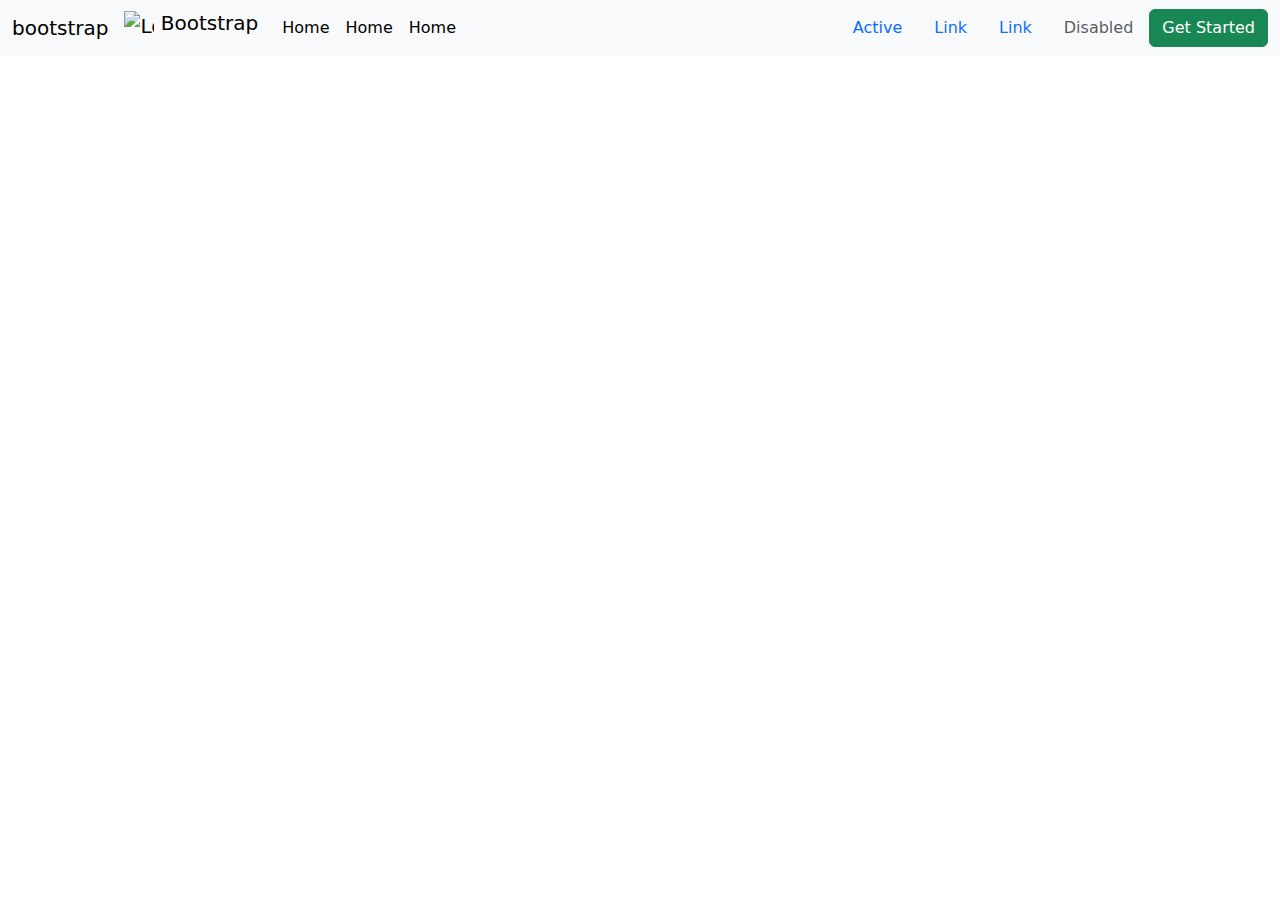
==== index.html @ adba71d4 "ssss" ====
<!DOCTYPE html>
<html lang="en">
<head>
    <meta charset="UTF-8">
    <meta name="viewport" content="width=device-width, initial-scale=1.0">
    <title>Document</title>
    <link rel="stylesheet" href="./css/bootstrap.min.css">
    <link rel="stylesheet" href="./css/style.css">
</head>
<body>
    <nav class="navbar navbar-expand-lg bg-light">
        <div class="container-fluid">
          <a class="navbar-brand" href="#">bootstrap</a>
          <button class="navbar-toggler" type="button" data-bs-toggle="collapse" data-bs-target="#navbarSupportedContent" aria-controls="navbarSupportedContent" aria-expanded="false" aria-label="Toggle navigation">
            <span class="navbar-toggler-icon"></span>
          </button>
          <div class="collapse navbar-collapse" id="navbarSupportedContent">
            <ul class="navbar-nav me-auto mb-2 mb-lg-0 justify-content-end">
              <li class="nav-item">
                <a class="navbar-brand" href="#">
                    <img src="/docs/5.2/assets/brand/bootstrap-logo.svg" alt="Logo" width="30" height="24" class="d-inline-block align-text-top">
                    Bootstrap
                  </a>
              </li>
              <li class="nav-item">
                <a class="nav-link active" aria-current="page" href="#">Home</a>
              </li>
            
               
                
              </li>
              <li class="nav-item">
                <a class="nav-link active" aria-current="page" href="#">Home</a>
              </li>
              <li class="nav-item">
                <a class="nav-link active" aria-current="page" href="#">Home</a>
              </li>
            </ul>
            <ul class="nav justify-content-end">
                <li class="nav-item">
                  <a class="nav-link active" aria-current="page" href="#">Active</a>
                </li>
                <li class="nav-item">
                  <a class="nav-link" href="#">Link</a>
                </li>
                <li class="nav-item">
                  <a class="nav-link" href="#">Link</a>
                </li>
                <li class="nav-item">
                  <a class="nav-link disabled">Disabled</a>
                </li>
              </ul>
            <form class="d-flex" role="search">
              <button class="btn btn-success" type="submit">Get Started</button>
            </form>
          </div>
        </div>
      </nav>
    <!-- <nav class="navbar bg-light">
        <div class="container-fluid">
          <a class="navbar-brand" href="#">
            <img src="/docs/5.2/assets/brand/bootstrap-logo.svg" alt="Logo" width="30" height="24" class="d-inline-block align-text-top">
            Bootstrap
          </a>
        </div>
      </nav> -->
    <script src="./js/bootstrap.bundle.min.js.js">
    </script>
</body>
</html>
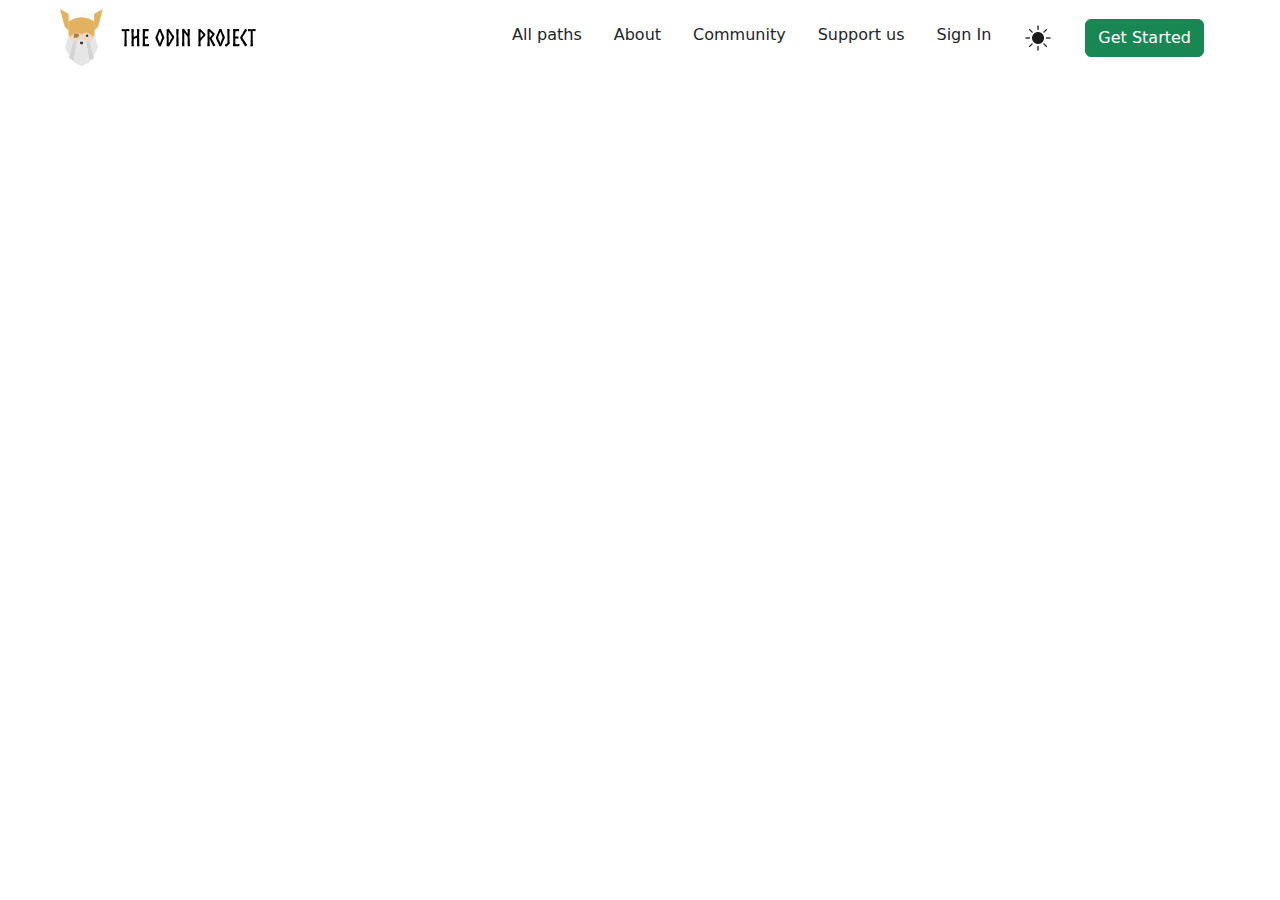
==== commit 18382573: "jj" ====
--- a/index.html
+++ b/index.html
@@ -8,62 +8,43 @@
     <link rel="stylesheet" href="./css/style.css">
 </head>
 <body>
-    <nav class="navbar navbar-expand-lg bg-light">
-        <div class="container-fluid">
-          <a class="navbar-brand" href="#">bootstrap</a>
-          <button class="navbar-toggler" type="button" data-bs-toggle="collapse" data-bs-target="#navbarSupportedContent" aria-controls="navbarSupportedContent" aria-expanded="false" aria-label="Toggle navigation">
-            <span class="navbar-toggler-icon"></span>
-          </button>
+    <nav class="navbar navbar-expand-lg bg-#fff">
+        <div class="container-fluid ms-5 me-5">
           <div class="collapse navbar-collapse" id="navbarSupportedContent">
-            <ul class="navbar-nav me-auto mb-2 mb-lg-0 justify-content-end">
+            <ul class="navbar-nav me-auto mb-2 mb-lg-0 justify-content-start">
               <li class="nav-item">
-                <a class="navbar-brand" href="#">
-                    <img src="/docs/5.2/assets/brand/bootstrap-logo.svg" alt="Logo" width="30" height="24" class="d-inline-block align-text-top">
-                    Bootstrap
+                <a class="navbar-brand " href="./index.html">
+                    <img src="./images/main logo.svg" alt="Logo" width="200" height="60"  class=" align-text-center">
                   </a>
-              </li>
-              <li class="nav-item">
-                <a class="nav-link active" aria-current="page" href="#">Home</a>
-              </li>
-            
-               
-                
-              </li>
-              <li class="nav-item">
-                <a class="nav-link active" aria-current="page" href="#">Home</a>
-              </li>
-              <li class="nav-item">
-                <a class="nav-link active" aria-current="page" href="#">Home</a>
               </li>
             </ul>
             <ul class="nav justify-content-end">
+              <li class="nav-item">
+                <a class="nav-link text-dark" href="#">All paths</a>
+              </li>
                 <li class="nav-item">
-                  <a class="nav-link active" aria-current="page" href="#">Active</a>
+                  <a href="./pages/path.html" class="nav-link text-dark">About</a>
+                </li>
+                <li class="nav-item">      
+                  <a href="./pages/path.html" class="nav-link text-dark">Community</a>
                 </li>
                 <li class="nav-item">
-                  <a class="nav-link" href="#">Link</a>
+                  <a href="./pages/path.html" class="nav-link text-dark">Support us</a>
                 </li>
                 <li class="nav-item">
-                  <a class="nav-link" href="#">Link</a>
+                  <a href="./pages/path.html" class="nav-link text-dark">Sign In</a>
                 </li>
                 <li class="nav-item">
-                  <a class="nav-link disabled">Disabled</a>
+                  <a class="nav-link text-dark" href="#"><img src="./images/icons8-sun-100.png" width="30" height="30"  class=" align-text-center" alt=""></a>
                 </li>
               </ul>
-            <form class="d-flex" role="search">
+            <form class="d-flex ps-3 pe-3" role="search" action="./pages/signup.html">
               <button class="btn btn-success" type="submit">Get Started</button>
             </form>
           </div>
         </div>
       </nav>
-    <!-- <nav class="navbar bg-light">
-        <div class="container-fluid">
-          <a class="navbar-brand" href="#">
-            <img src="/docs/5.2/assets/brand/bootstrap-logo.svg" alt="Logo" width="30" height="24" class="d-inline-block align-text-top">
-            Bootstrap
-          </a>
-        </div>
-      </nav> -->
+      
     <script src="./js/bootstrap.bundle.min.js.js">
     </script>
 </body>
--- a/css/style.css
+++ b/css/style.css
@@ -0,0 +1,7 @@
+
+.nav-link:hover
+{
+text-decoration: underline;
+text-decoration-color:rgb(190, 185, 185);
+text-underline-offset: 10px;
+}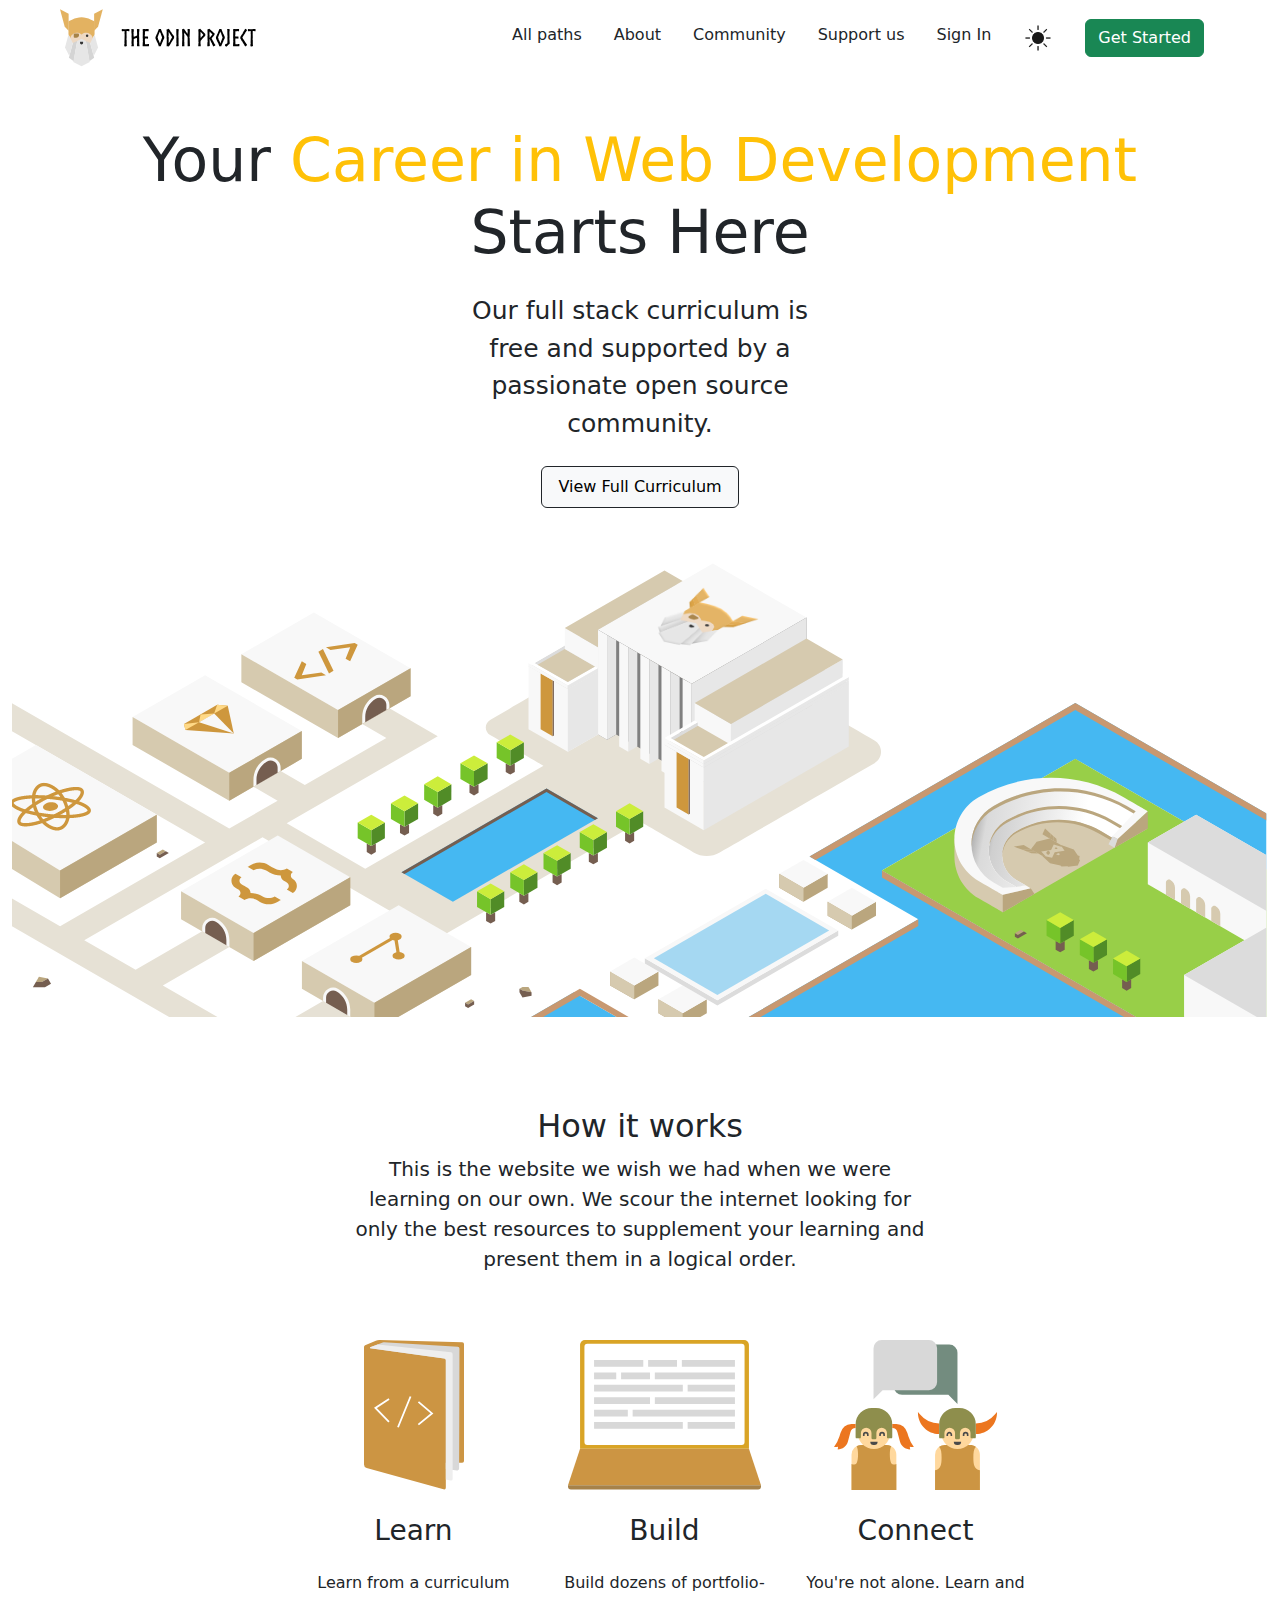
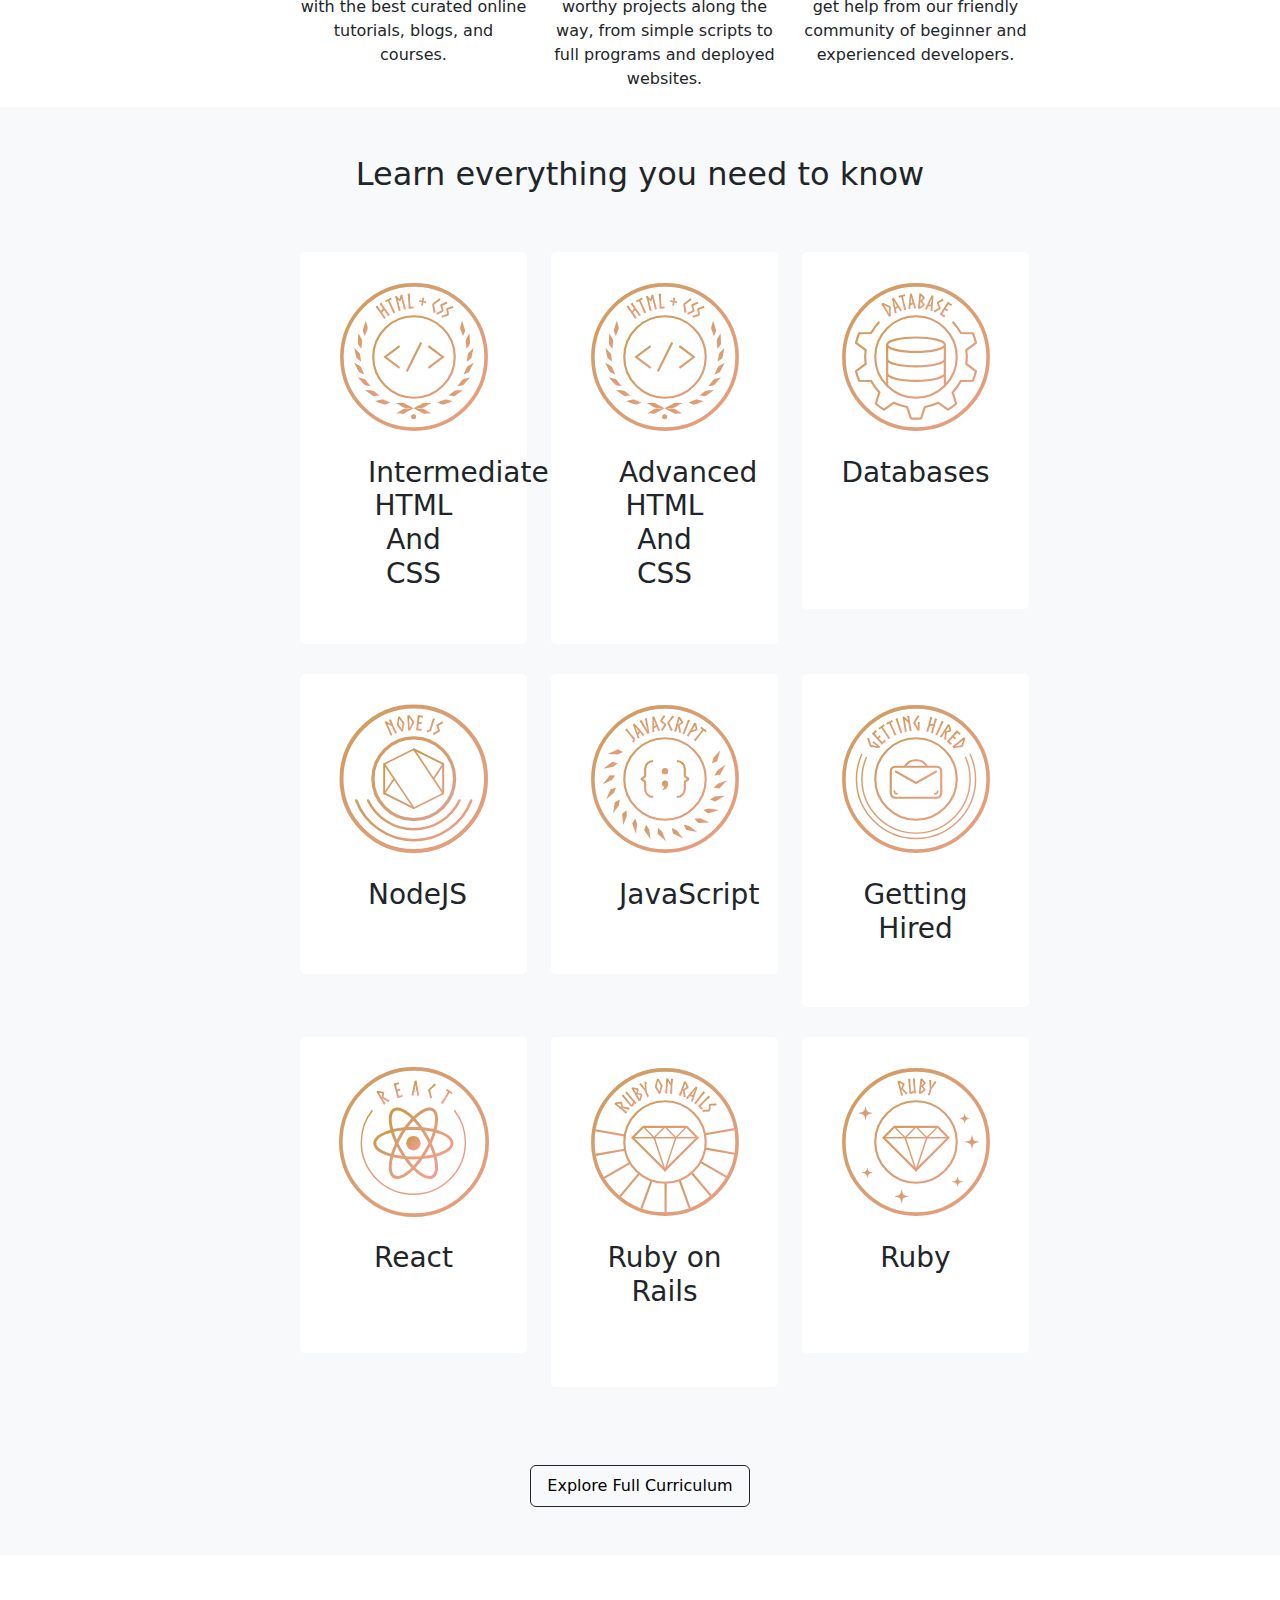
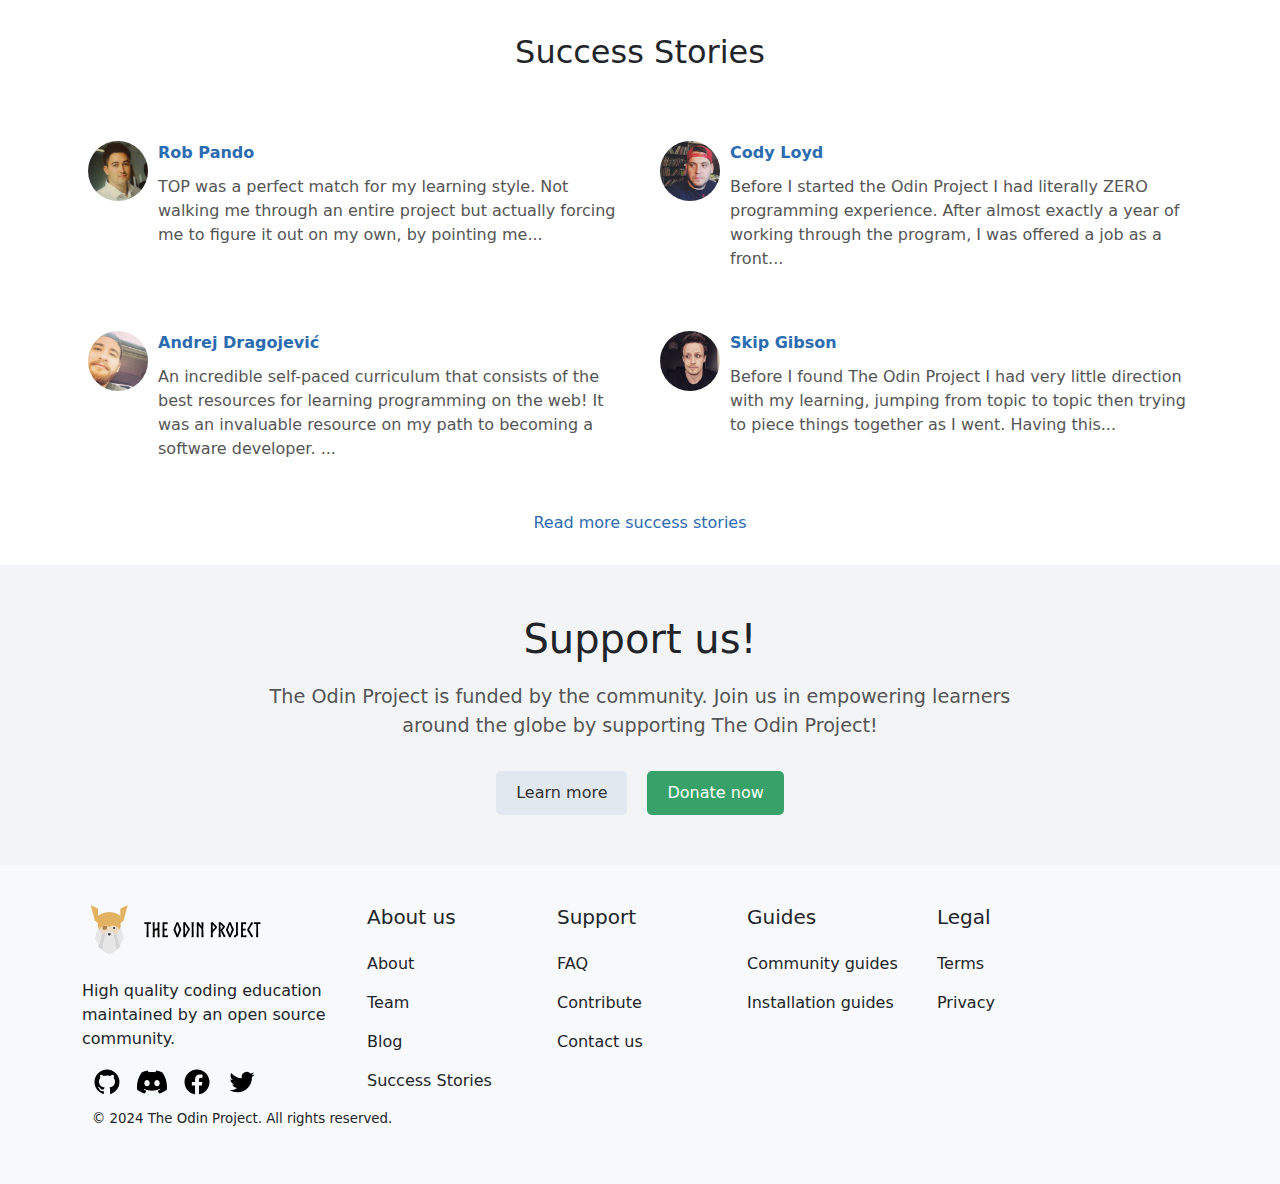
==== commit 0f59143f: "ss" ====
--- a/index.html
+++ b/index.html
@@ -20,19 +20,19 @@
             </ul>
             <ul class="nav justify-content-end">
               <li class="nav-item">
-                <a class="nav-link text-dark" href="#">All paths</a>
+                <a class="nav-link text-dark" href="./pages/allpath.html">All paths</a>
               </li>
                 <li class="nav-item">
-                  <a href="./pages/path.html" class="nav-link text-dark">About</a>
+                  <a href="./pages/about.html" class="nav-link text-dark">About</a>
                 </li>
                 <li class="nav-item">      
-                  <a href="./pages/path.html" class="nav-link text-dark">Community</a>
-                </li>
-                <li class="nav-item">
-                  <a href="./pages/path.html" class="nav-link text-dark">Support us</a>
-                </li>
-                <li class="nav-item">
-                  <a href="./pages/path.html" class="nav-link text-dark">Sign In</a>
+                  <a href="./pages/community.html" class="nav-link text-dark">Community</a>
+                </li>
+                <li class="nav-item">
+                  <a href="./pages/supportus.html" class="nav-link text-dark">Support us</a>
+                </li>
+                <li class="nav-item">
+                  <a href="./pages/signin.html" class="nav-link text-dark">Sign In</a>
                 </li>
                 <li class="nav-item">
                   <a class="nav-link text-dark" href="#"><img src="./images/icons8-sun-100.png" width="30" height="30"  class=" align-text-center" alt=""></a>
@@ -44,7 +44,247 @@
           </div>
         </div>
       </nav>
-      
+      <div class="container-fluid">
+          <div class="heading">
+              <h1 class="hhh text-dark pt-5 pb-3">
+                Your <span class="text-warning">Career in Web Development</span><br> <span class="block font-medium">Starts Here</span>
+              </h1>
+          </div>
+          <div class="hhh2 mb-5">
+            <p class=" mb-4">Our full stack curriculum is free and supported by a passionate open source community.</p>
+            <form action="./pages/allpath.html">
+            <button class="btn border-dark btn-light p-3 pb-2 pt-2" type="submit">View Full Curriculum</button>
+          </form>
+          </div>
+          <img alt="home-page-banner" class="w-full h-full" src="./images/home-isometric-68a769acd8c1f2c43991e3d6b24c658bf5e78b59fbca20aba5c7a97850948269.svg" />
+      </div>
+      <div class="page-container py-20">
+        <div class="hhh3 text-center">
+          <h2 class="text">How it works</h2>
+          <p>This is the website we wish we had when we were learning on our own. We scour the internet looking for only the best resources to supplement your learning and present them in a logical order.</p>
+        </div>
+        <div class="card3">
+        <div class="row ">
+          <div class="col-lg-3">
+            <img class="h-20" alt="" src="./images/img-learn-aded43a474618b12bf884b2577ef4548962b3d8e8ef5381de0bc6f4f86f8b2b3.svg" />
+            <h3 class=' mt-4 mb-4'>Learn</h3>
+            <div class="px-8 sm:px-16 md:px-0 dark:text-gray-400">
+              <p>Learn from a curriculum with the best curated online tutorials, blogs, and courses.</p>
+          </div>
+          </div>
+          <div class="col-lg-3">
+            <img class="h-20" alt="" src="./images/img-build-097e94bec94feb4b9152f9f95c197be4974f9921ce6fe8fc6ed86541933b3c14.svg" />
+            <h3 class=' mt-4 mb-4'>Build</h3>
+            <div class="px-8 sm:px-16 md:px-0 dark:text-gray-400">
+              <p>Build dozens of portfolio-worthy projects along the way, from simple scripts to full programs and deployed websites.</p>
+            </div>
+          </div>
+          <div class="col-lg-3">
+            <img class="h-20" alt="" src="./images/img-connect-fa7fdbed3b8a50275b5a79a293133b0a4b7b0c618230c6c7cad978c9e13122db.svg" />
+            <h3 class=' mt-4 mb-4'>Connect</h3>
+            <div class="px-8 sm:px-16 md:px-0 dark:text-gray-400">
+              <p>You&#39;re not alone. Learn and get help from our friendly community of beginner and experienced developers.</p>
+          </div>
+        </div>
+          </div>
+      </div>
+        </div>
+        <!-- learn everything -->
+        <div class="page-container py-20 bg-light">
+          <h2 class="font-medium text-center pt-5">Learn everything you need to know</h2>
+          <div class="card3">
+            <div class="row">
+              <div class="col-lg-3">
+                <div class="carddd">
+                <img class="h-20" alt="" src="./images/badge-html-css-91bc8d9c7ebb2e2f73eeb302c38a92d9ba6f182301dbd1868d7198fcc8376aeb.svg" />
+                <div class="">
+                  <h3 class=' mt-4 mb-4 px-5'>Intermediate HTML And CSS</h3>
+                </div>
+              </div>
+              </div>
+              <div class="col-lg-3">
+                <div class="carddd">
+                <img class="h-20" alt="" src="./images/badge-html-css-91bc8d9c7ebb2e2f73eeb302c38a92d9ba6f182301dbd1868d7198fcc8376aeb.svg" />
+                <div class="">
+                  <h3 class=' mt-4 mb-4 px-5'>Advanced HTML And CSS</h3>
+                </div>
+                </div>
+              </div>
+              <div class="col-lg-3">
+                <div class="carddd pb-5">
+                <img class="h-20" alt="" src="./images/badge-database-feffd1ceb24267152793e33ea95e98ffeb3d203fd62d77302ac165dcfc421349.svg" />
+                <div class="">
+                  <h3 class=' mt-4 mb-4 pb-5'>Databases</h3>
+              </div>
+              </div>
+            </div>
+              </div>
+              <div class="row">
+                <div class="col-lg-3">
+                  <div class="carddd">
+                  <img class="h-20" alt="" src="./images/badge-nodejs-1432a58382afd13f5bf55d4e5eda07244a3aa5fae9cee98ea034f17d6a09d503.svg" />
+                  <div class="">
+                    <h3 class=' mt-4 mb-4 px-5 pb-2'>NodeJS</h3>
+                  </div>
+                </div>
+                </div>
+                <div class="col-lg-3">
+                  <div class="carddd">
+                  <img class="h-20" alt="" src="./images/badge-javascript-626af7075a7914bc4f30bd941268ed883785c3fb29b3e9d023eb5ab6450353bb.svg" />
+                  <div class="">
+                    <h3 class=' mt-4 mb-4 px-5 pb-2'>JavaScript</h3>
+                  </div>
+                  </div>
+                </div>
+                <div class="col-lg-3">
+                  <div class="carddd">
+                  <img class="h-20" alt="" src="./images/badge-getting-hired-03b3463749a1cd7dd5358c585b0c35c2878bbde91aa0800f641992eeb69f7c66.svg" />
+                  <div class="">
+                    <h3 class=' mt-4 mb-4 pb-2'>Getting Hired</h3>
+                </div>
+                </div>
+              </div>
+                </div>
+                <div class="row">
+                  <div class="col-lg-3">
+                    <div class="carddd">
+                    <img class="h-20" alt="" src="./images/badge-react-d347c579ca6df9afc0ef4127bb4fe6dc4002be06cb241f4d70b37c412f56cec2.svg" />
+                    <div class="">
+                      <h3 class=' mt-4 mb-4 px-5 pb-4'>React</h3>
+                    </div>
+                  </div>
+                  </div>
+                  <div class="col-lg-3">
+                    <div class="carddd">
+                    <img class="h-20" alt="" src="./images/badge-ruby-on-rails-0100b2e2593cbeb4d87e92e9fc9930448581ef43b8ab175d5cfef2b6e7e3f29c.svg" />
+                    <div class="">
+                      <h3 class=' mt-4 mb-4 px-4 pb-4'>Ruby on Rails</h3>
+                    </div>
+                    </div>
+                  </div>
+                  <div class="col-lg-3">
+                    <div class="carddd ">
+                    <img class="h-20" alt="" src="./images/badge-ruby-d91c1849066ed424531394e9d693dd99aaef49bcee15a96f462a1ae54c359af0.svg" />
+                    <div class="">
+                      <h3 class=' mt-4 mb-4 pb-4'>Ruby</h3>
+                  </div>
+                  </div>
+                </div>
+                  </div>
+          </div>
+          <div class="hhh2 mb-5">
+            <form action="./pages/allpath.html">
+            <button class="btn border-dark btn-light p-3 pb-2 pt-2 my-5" type="submit">Explore Full Curriculum</button>
+            </form>
+          </div>
+        </div>
+        <!-- SUCCESS STORIES -->
+
+    <section class="success-stories">
+      <h2>Success Stories</h2>
+      <div class="stories-container">
+          <div class="row">
+          <div class="story col-lg-6 w-50">
+              <img src="./images/andrej_dragojevic-bcd48746a443efaac8fbebccac7ed0d1d946b331bbd01855cab5772d6ada86f5.jpg" alt="Rob Pando">
+              <div class="story-text">
+                  <a href="#">Rob Pando</a>
+                  <p>TOP was a perfect match for my learning style. Not walking me through an entire project but actually forcing me to figure it out on my own, by pointing me...</p>
+              </div>
+          </div>
+          <div class="story col-lg-6 w-50">
+              <img src="./images/cody_loyd-c885053caab6e551611a18df724fb6b9c8f3a4548668048be0759a8b6d7e74bb.jpg" alt="Cody Loyd">
+              <div class="story-text">
+                  <a href="#">Cody Loyd</a>
+                  <p>Before I started the Odin Project I had literally ZERO programming experience. After almost exactly a year of working through the program, I was offered a job as a front...</p>
+              </div>
+          </div>
+      </div>
+          <div class="row">
+          <div class="story col-lg-6 w-50">
+              <img src="./images/rob_pando-6f356379c151a50217e4e81a67f3c22bfba6a759264669aeabfd239701568f63.jpg" alt="Andrej Dragojević">
+              <div class="story-text">
+                  <a href="#">Andrej Dragojević</a>
+                  <p>An incredible self-paced curriculum that consists of the best resources for learning programming on the web! It was an invaluable resource on my path to becoming a software developer. ...</p>
+              </div>
+          </div>
+          <div class="story col-lg-6 w-50">
+              <img src="./images/skip-ee50be4677383781878c07fa0c6cf523e6151f4988b67b9e8e6666fa12381a0a.jpg" alt="Skip Gibson">
+              <div class="story-text">
+                  <a href="#">Skip Gibson</a>
+                  <p>Before I found The Odin Project I had very little direction with my learning, jumping from topic to topic then trying to piece things together as I went. Having this...</p>
+              </div>
+          </div>
+      </div>
+  </div>
+      <a href="#" class="more-stories">Read more success stories</a>
+  </section>
+  <header class="support-header">
+    <h1>Support us!</h1>
+    <p>The Odin Project is funded by the community. Join us in empowering learners <br>around the globe by supporting The Odin Project!</p>
+    <div class="buttons">
+      <form action="./pages/supportus.html">
+        <button class="learn-more">Learn more</button>
+      </form>
+        <button class="donate-now">Donate now</button>
+    </div>
+</header>
+<footer class="footer">
+    <div class="container">
+        <div class="row">
+            <div class="col-md-3">
+                <div class="logo">
+                  <img src="./images/main logo.svg" alt="Logo" width="200" height="60"  class=" align-text-center mb-4">
+                    <!-- <br>
+                    <span class="logo-text">The Odin Project</span> -->
+                </div>
+                <p>High quality coding education maintained by an open source community.</p>
+                <div class="athu">
+                    <a href="https://github.com/" target="_blank"><i class=""></i><img src="./images/github.svg" alt=""></a>
+                    <a href="https://discord.com/" target="_blank"><i class=""></i><img src="./images/twitter.svg" alt=""></a>
+                    <a href="https://facebook.com/" target="_blank"><i class=""></i><img src="./images/facebook.svg" alt=""></a>
+                    <a href="https://twitter.com/" target="_blank"><i class=""></i><img src="./images/linkedin.svg" alt=""></a>
+                </div>
+            </div>
+  
+
+    
+        <div class="col-md-2">
+            <h5>About us</h5>
+            <ul class="list-unstyled">
+                <li>About</li>
+                <li>Team</li>
+                <li>Blog</li>
+                <li>Success Stories</li>
+            </ul>
+        </div>
+        <div class="col-md-2">
+            <h5>Support</h5>
+            <ul class="list-unstyled">
+                <li>FAQ</li>
+                <li>Contribute</li>
+                <li>Contact us</li>
+            </ul>
+        </div>
+        <div class="col-md-2">
+            <h5>Guides</h5>
+            <ul class="list-unstyled">
+                <li>Community guides</li>
+                <li>Installation guides</li>
+            </ul>
+        </div>
+        <div class="col-md-2">
+            <h5>Legal</h5>
+            <ul class="list-unstyled">
+                <li>Terms</li>
+                <li>Privacy</li>
+            </ul>
+        </div>
+    </div>
+    <div class="text-center-mt-4">
+        <p>© 2024 The Odin Project. All rights reserved.</p>
+    </div>
+</div>
+</footer>
     <script src="./js/bootstrap.bundle.min.js.js">
     </script>
 </body>
--- a/css/style.css
+++ b/css/style.css
@@ -4,4 +4,190 @@
 text-decoration: underline;
 text-decoration-color:rgb(190, 185, 185);
 text-underline-offset: 10px;
+}
+.hhh
+{
+    text-align: center;
+    font-size: 60px;
+}
+.hhh2
+{
+    padding: 0px 450px;
+    text-align: center;
+    font-size: 25px;
+}
+.hhh3
+{
+   
+    padding: 0px 350px;
+    padding-top: 10vh;
+    text-align: center;
+    font-size: 20px;
+}
+.card3
+{
+    padding-top: 50px;
+    padding-left: 300px;
+    text-align: center;
+}
+.card3 img
+{
+ height: 150px;
+}
+
+.grid img
+{
+    width: 16em;
+}
+.carddd
+{
+    padding: 30px 20px;
+    margin-bottom: 30px;
+    background-color: white;
+    border-radius: 5px;
+    animation-duration: 1s;
+}
+.carddd:hover
+{
+    box-shadow: .5px .5px 7px rgb(204, 207, 213);
+}
+.success-stories {
+    text-align: center;
+    padding: 30px 80px;
+}
+
+.success-stories h2 {
+    font-size: 2em;
+    margin-bottom: 30px;
+}
+
+
+.stories-container {
+    display: flex;
+    flex-wrap: wrap;
+    justify-content: center;
+    gap: 20px;
+    margin-top: 50px;
+}
+
+.story {
+    display: flex;
+    align-items: start;
+    background-color: #fff;
+    padding: 20px;
+    border-radius: 10px;
+    max-width: 600px;
+    width: 100%;
+}
+
+.story img {
+    width: 60px;
+    height: 60px;
+    border-radius: 50%;
+    margin-right: 10px;
+}
+
+.story-text {
+    text-align: left;
+}
+
+.story-text a {
+    font-weight: bold;
+    text-decoration: none;
+    color: #2b6cb0;
+    display: block;
+    margin-bottom: 10px;
+}
+
+.story-text p {
+    color: #555;
+    margin: 0;
+}
+
+
+.more-stories {
+    display: block;
+    margin-top: 30px;
+    text-decoration: none;
+    color: #2b6cb0;
+}
+.support-header {
+    text-align: center;
+    padding: 50px 20px;
+    background-color: #f3f4f6;
+}
+
+.support-header h1 {
+    font-size: 2.5em;
+    margin-bottom: 20px;
+}
+
+.support-header p {
+    font-size: 1.2em;
+    margin-bottom: 30px;
+    color: #555;
+}
+
+.buttons {
+    display: flex;
+    justify-content: center;
+    gap: 20px;
+}
+.container li{
+    padding-top: 15px;
+}
+.buttons button {
+    padding: 10px 20px;
+    border: none;
+    border-radius: 5px;
+    font-size: 1em;
+    cursor: pointer;
+}
+
+.learn-more {
+    background-color: #e2e8f0;
+    color: #333;
+}
+
+.donate-now {
+    background-color: #38a169;
+    color: #fff;
+}
+.footer {
+    background-color: #f8f9fa;
+    padding:40px 0px;
+    
+    
+}
+.footer a {
+    color: #6c757d;
+}
+.footer a:hover {
+    color: #495057;
+}
+.footer .fa-github, .footer .fa-discord, .footer .fa-facebook, .footer .fa-twitter {
+    font-size: 24px;
+    margin-right: 10px;
+}
+.footer .logo {
+    display: flex;
+    align-items: center;
+}
+.footer .logo img {
+    width:600px;
+padding-right: 70px;
+    height:50px;
+    
+}
+.footer .logo-text {
+    font-size: 1.25rem;
+    font-weight: 700;
+}
+.text-center-mt-4{
+   margin-left:10px; 
+   font-size: smaller;
+}
+.athu img{
+    width:30px;
+    margin-left: 10px;
 }